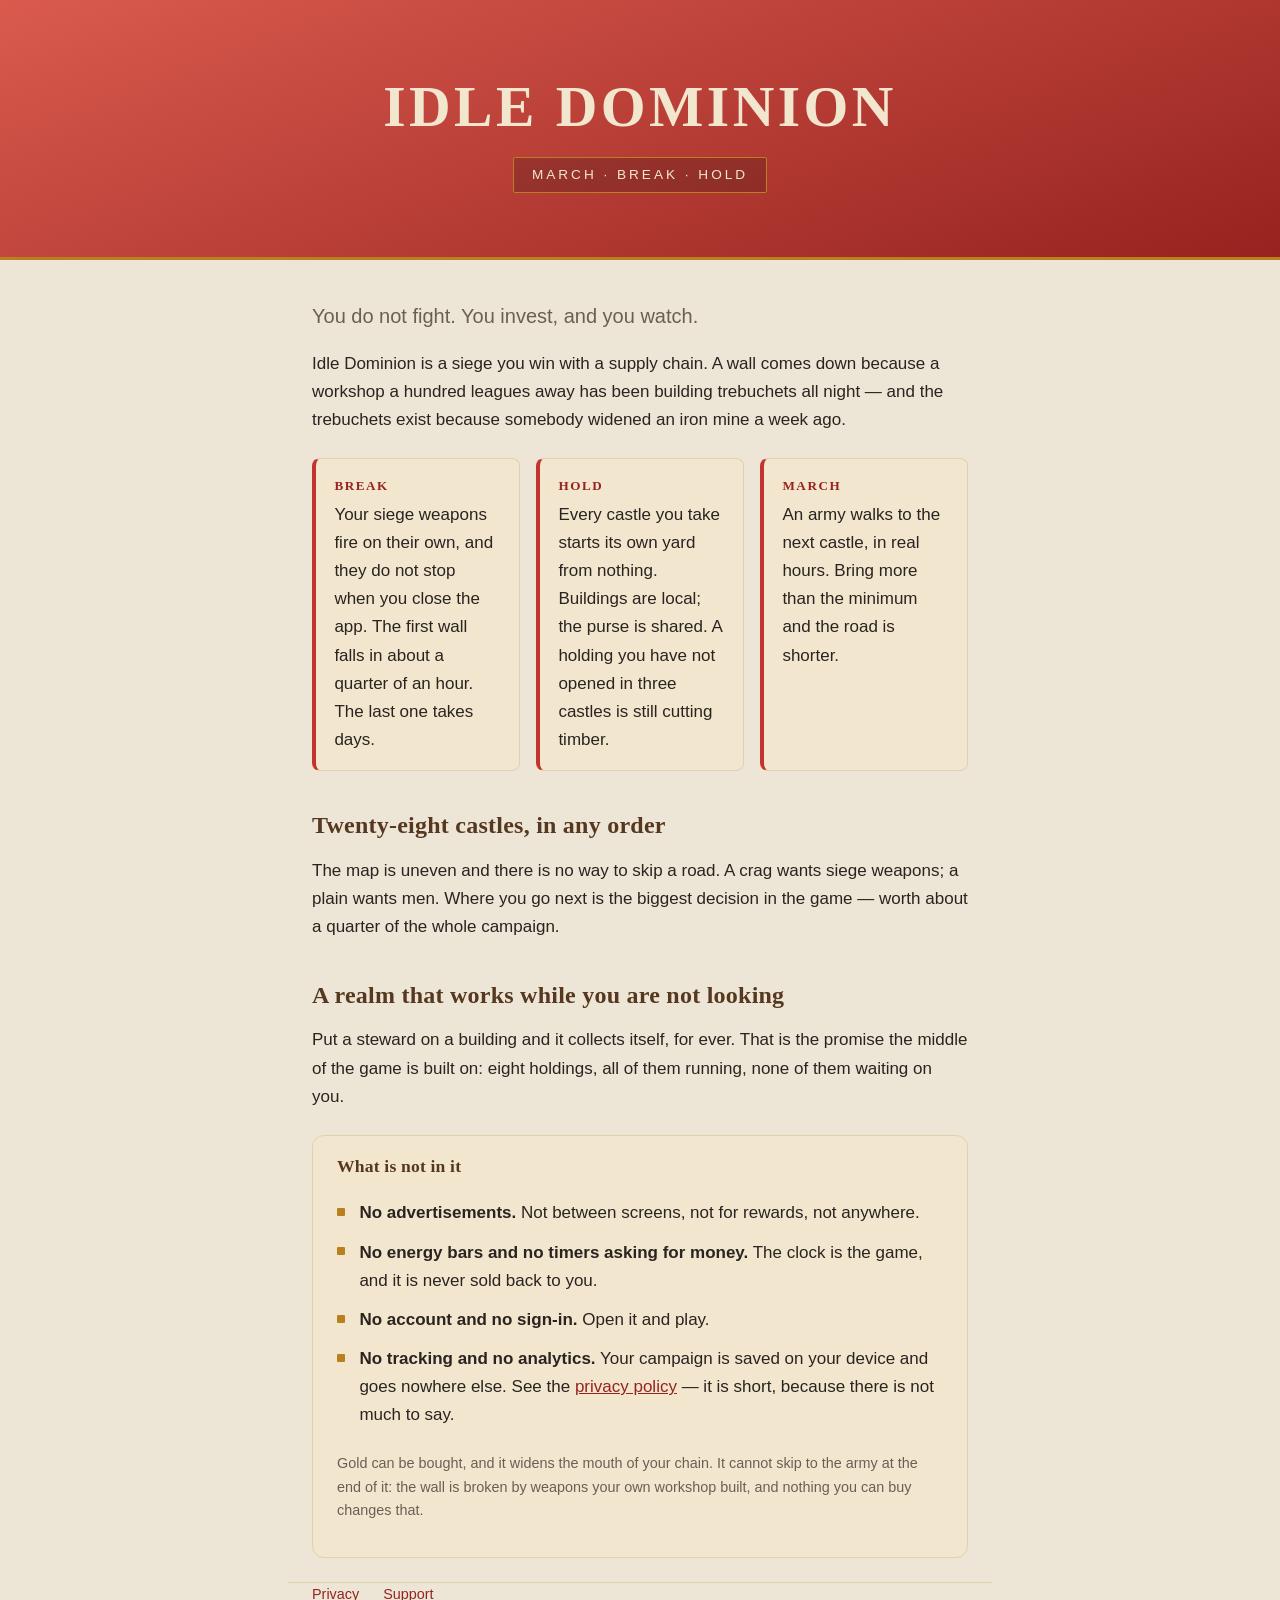
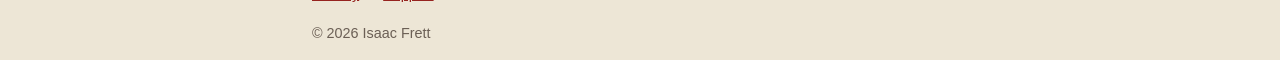
==== index.html @ e4cb5be6 "The site for idledominion.app Three static pages, a stylesheet, and the CNAME. Served by GitHub Page" ====
<!doctype html>
<html lang="en">
<head>
<meta charset="utf-8">
<meta name="viewport" content="width=device-width, initial-scale=1">
<title>Idle Dominion — a siege that runs itself</title>
<meta name="description" content="An idle siege you win with a supply chain. Twenty-eight castles, taken in any order, and the wall keeps coming down while the app is closed. No ads, no tracking.">
<link rel="stylesheet" href="style.css">
<meta property="og:title" content="Idle Dominion">
<meta property="og:description" content="A siege you win with a supply chain. Twenty-eight castles, and the wall keeps coming down while the app is closed.">
<meta property="og:type" content="website">
<meta property="og:url" content="https://idledominion.app">
</head>
<body>

<header class="hero">
    <div class="wrap">
        <h1>Idle Dominion</h1>
        <p class="tagline">March · Break · Hold</p>
    </div>
</header>

<main class="wrap">

    <p class="lede">You do not fight. You invest, and you watch.</p>

    <p>Idle Dominion is a siege you win with a supply chain. A wall comes down
    because a workshop a hundred leagues away has been building trebuchets all
    night — and the trebuchets exist because somebody widened an iron mine a week
    ago.</p>

    <ul class="loop">
        <li><strong>Break</strong>Your siege weapons fire on their own, and they
        do not stop when you close the app. The first wall falls in about a
        quarter of an hour. The last one takes days.</li>
        <li><strong>Hold</strong>Every castle you take starts its own yard from
        nothing. Buildings are local; the purse is shared. A holding you have not
        opened in three castles is still cutting timber.</li>
        <li><strong>March</strong>An army walks to the next castle, in real
        hours. Bring more than the minimum and the road is shorter.</li>
    </ul>

    <h2>Twenty-eight castles, in any order</h2>
    <p>The map is uneven and there is no way to skip a road. A crag wants siege
    weapons; a plain wants men. Where you go next is the biggest decision in the
    game — worth about a quarter of the whole campaign.</p>

    <h2>A realm that works while you are not looking</h2>
    <p>Put a steward on a building and it collects itself, for ever. That is the
    promise the middle of the game is built on: eight holdings, all of them
    running, none of them waiting on you.</p>

    <div class="card">
        <h3 style="margin-top:0">What is not in it</h3>
        <ul class="plain">
            <li><strong>No advertisements.</strong> Not between screens, not for
            rewards, not anywhere.</li>
            <li><strong>No energy bars and no timers asking for money.</strong>
            The clock is the game, and it is never sold back to you.</li>
            <li><strong>No account and no sign-in.</strong> Open it and play.</li>
            <li><strong>No tracking and no analytics.</strong> Your campaign is
            saved on your device and goes nowhere else. See the
            <a href="privacy.html">privacy policy</a> — it is short, because
            there is not much to say.</li>
        </ul>
        <p class="meta">Gold can be bought, and it widens the mouth of your
        chain. It cannot skip to the army at the end of it: the wall is broken by
        weapons your own workshop built, and nothing you can buy changes that.</p>
    </div>

</main>

<footer class="wrap">
    <nav>
        <a href="privacy.html">Privacy</a>
        <a href="support.html">Support</a>
    </nav>
    <p>© 2026 Isaac Frett</p>
</footer>

</body>
</html>
---- style.css ----
/* Idle Dominion — the site.
 *
 * The palette is the game's own, taken from Theme/Palette.swift rather than
 * picked to look similar: parchment, ink, crimson, gold, stone. A site that is
 * merely in the same mood as the app it sells is the seam the whole design
 * doc exists to avoid.
 *
 * No fonts are fetched. A web font is a request to a third party on a page
 * whose entire selling point is that the app talks to nobody, and the system
 * serif stack is a closer match to Cinzel than anything worth the round trip.
 */

:root {
    --parchment: #f2e7ce;
    --parchment-shade: #dfd0af;
    --ground: #ede6d6;
    --ink: #2a2320;
    --ink-soft: #6b5f55;
    --crimson: #c4342e;
    --crimson-dark: #96231f;
    --gold: #e8b040;
    --gold-dark: #b8801f;
    --wood-dark: #55381f;
    --stone: #9a9187;
}

* { box-sizing: border-box; }

html { -webkit-text-size-adjust: 100%; }

body {
    margin: 0;
    background: var(--ground);
    color: var(--ink);
    font: 17px/1.65 -apple-system, BlinkMacSystemFont, "Segoe UI", Roboto, sans-serif;
}

h1, h2, h3, .display {
    font-family: "Iowan Old Style", "Palatino Linotype", Palatino, Georgia, serif;
    font-weight: 600;
    letter-spacing: 0.01em;
    line-height: 1.2;
}

a { color: var(--crimson-dark); }
a:hover { color: var(--crimson); }

.wrap {
    max-width: 44rem;
    margin: 0 auto;
    padding: 0 1.5rem;
}

/* The banner: crimson, with the gold rule the app's chrome uses. */
header.hero {
    background: linear-gradient(160deg, #da5a4e, var(--crimson-dark));
    border-bottom: 3px solid var(--gold-dark);
    color: var(--parchment);
    padding: 4.5rem 0 4rem;
    text-align: center;
}

header.hero h1 {
    margin: 0 0 0.4rem;
    font-size: clamp(2.4rem, 8vw, 3.6rem);
    text-transform: uppercase;
    letter-spacing: 0.06em;
}

.tagline {
    display: inline-block;
    margin: 0.6rem 0 0;
    padding: 0.35rem 1.1rem;
    background: rgba(0, 0, 0, 0.18);
    border: 1px solid var(--gold-dark);
    border-radius: 2px;
    font-size: 0.85rem;
    letter-spacing: 0.22em;
    text-transform: uppercase;
}

.lede {
    margin: 2.5rem 0 0;
    font-size: 1.25rem;
    color: var(--ink-soft);
}

main { padding: 3rem 0 4rem; }

section { margin: 0 0 3rem; }

h2 {
    font-size: 1.5rem;
    margin: 2.5rem 0 0.75rem;
    color: var(--wood-dark);
}

h3 {
    font-size: 1.1rem;
    margin: 1.75rem 0 0.4rem;
    color: var(--wood-dark);
}

.card {
    background: var(--parchment);
    border: 1px solid var(--parchment-shade);
    border-radius: 12px;
    padding: 1.25rem 1.5rem;
    margin: 1.5rem 0;
}

.loop {
    display: grid;
    gap: 1rem;
    grid-template-columns: repeat(auto-fit, minmax(13rem, 1fr));
    margin: 1.5rem 0;
    padding: 0;
    list-style: none;
}

.loop li {
    background: var(--parchment);
    border: 1px solid var(--parchment-shade);
    border-left: 4px solid var(--crimson);
    border-radius: 8px;
    padding: 1rem 1.15rem;
}

.loop strong {
    display: block;
    font-family: "Iowan Old Style", Palatino, Georgia, serif;
    text-transform: uppercase;
    letter-spacing: 0.12em;
    font-size: 0.82rem;
    color: var(--crimson-dark);
    margin-bottom: 0.3rem;
}

.plain { list-style: none; padding: 0; }
.plain li {
    padding: 0.35rem 0 0.35rem 1.4rem;
    position: relative;
}
.plain li::before {
    content: "";
    position: absolute;
    left: 0; top: 0.85em;
    width: 8px; height: 8px;
    background: var(--gold-dark);
    border-radius: 1px;
}

footer {
    border-top: 1px solid var(--parchment-shade);
    padding: 2rem 0 3rem;
    color: var(--ink-soft);
    font-size: 0.9rem;
}

footer nav a { margin-right: 1.25rem; }

.back {
    display: inline-block;
    margin-bottom: 1.5rem;
    font-size: 0.9rem;
}

.meta { color: var(--ink-soft); font-size: 0.9rem; }

@media (prefers-color-scheme: dark) {
    :root {
        --ground: #221d19;
        --parchment: #2e2823;
        --parchment-shade: #453b33;
        --ink: #efe6d6;
        --ink-soft: #b4a696;
        --crimson-dark: #e07a72;
    }
    header.hero { border-bottom-color: var(--gold-dark); }
}
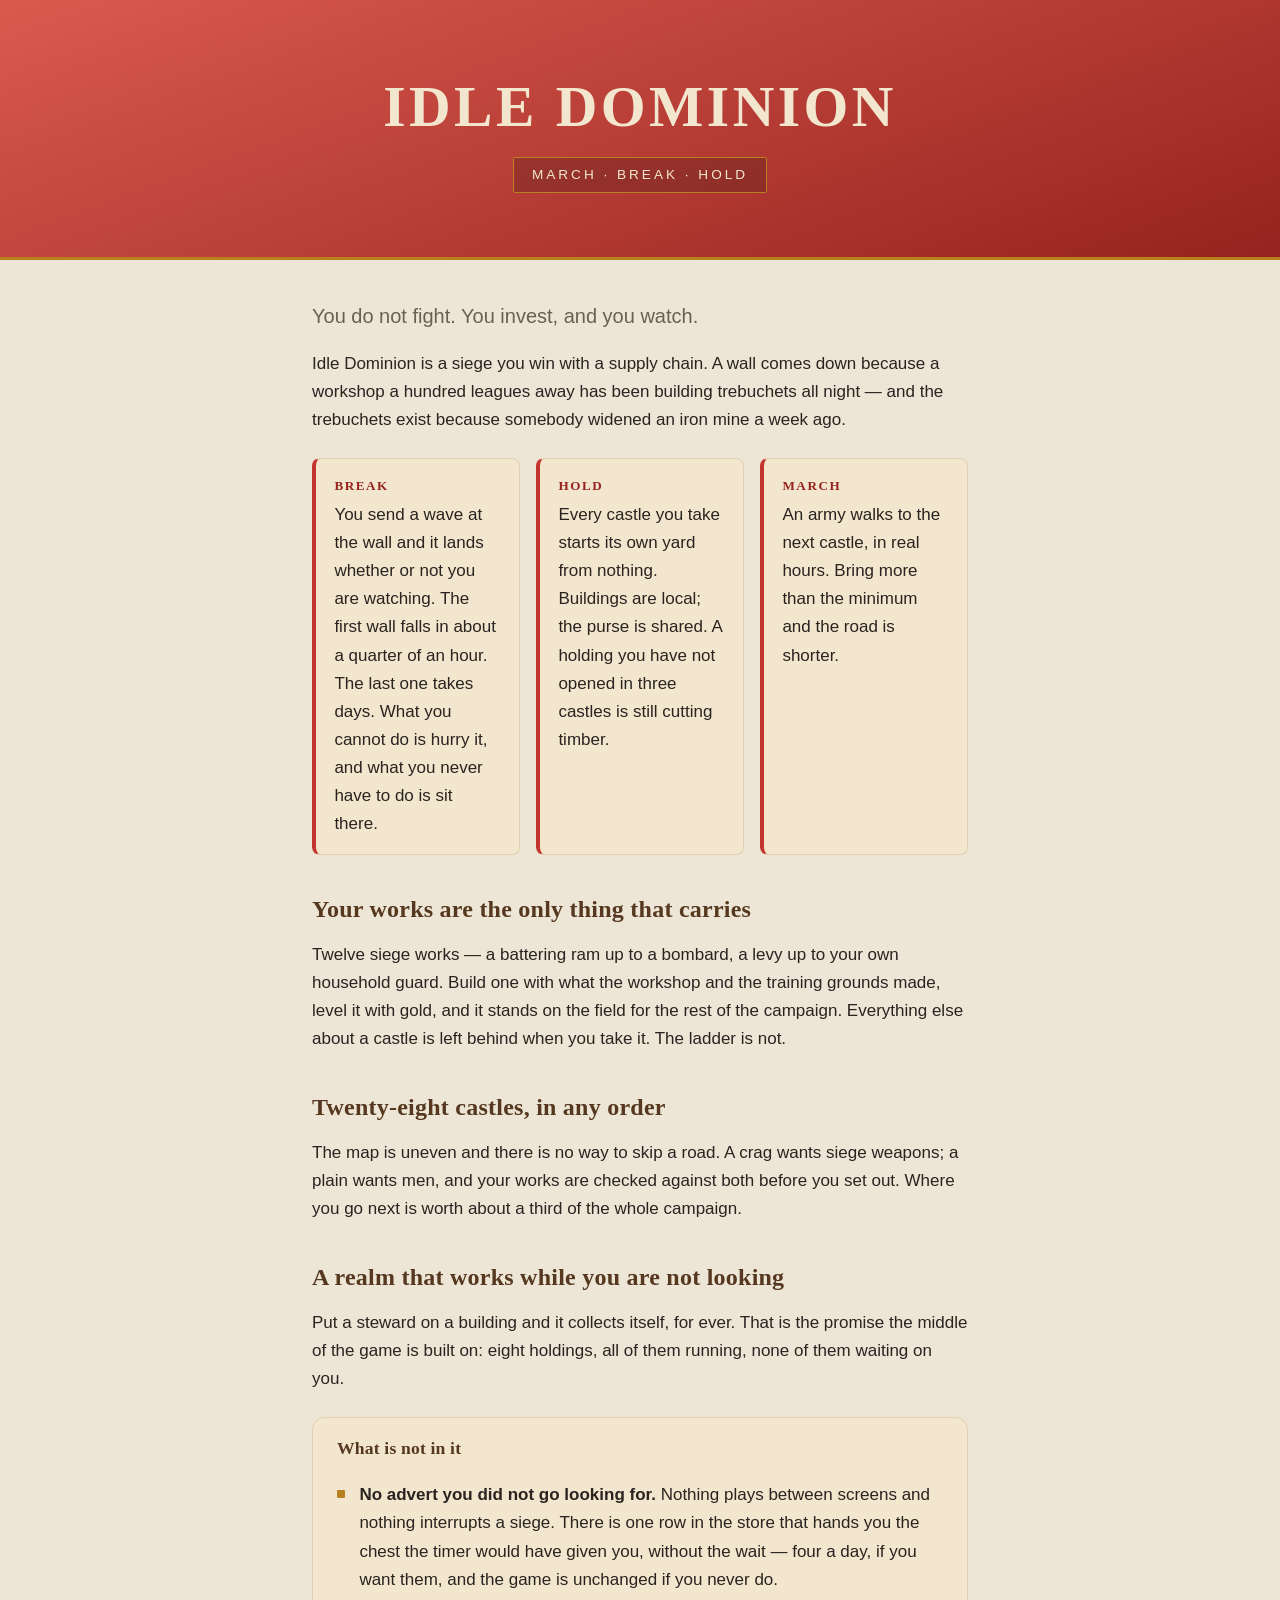
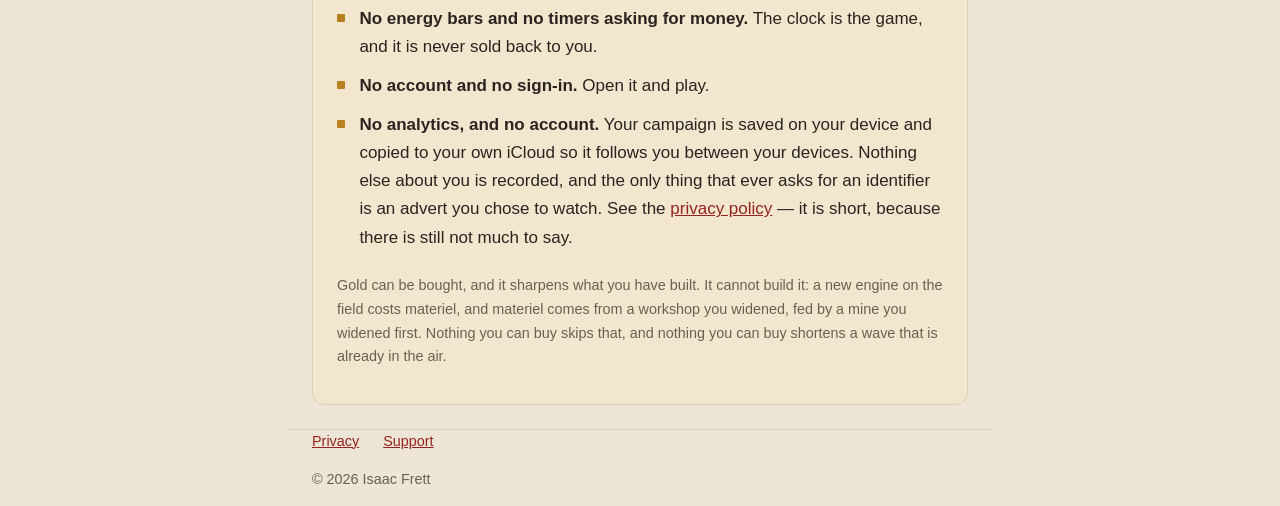
==== commit 798c4192: "The pages describe a game with an advert in it Idle Dominion ships one optional rewarded advert, so " ====
--- a/index.html
+++ b/index.html
@@ -4,7 +4,7 @@
 <meta charset="utf-8">
 <meta name="viewport" content="width=device-width, initial-scale=1">
 <title>Idle Dominion — a siege that runs itself</title>
-<meta name="description" content="An idle siege you win with a supply chain. Twenty-eight castles, taken in any order, and the wall keeps coming down while the app is closed. No ads, no tracking.">
+<meta name="description" content="An idle siege you win with a supply chain. Twenty-eight castles, taken in any order, and the wall keeps coming down while the app is closed. No account, no analytics, and no advert you did not go looking for.">
 <link rel="stylesheet" href="style.css">
 <meta property="og:title" content="Idle Dominion">
 <meta property="og:description" content="A siege you win with a supply chain. Twenty-eight castles, and the wall keeps coming down while the app is closed.">
@@ -30,9 +30,10 @@
     ago.</p>
 
     <ul class="loop">
-        <li><strong>Break</strong>Your siege weapons fire on their own, and they
-        do not stop when you close the app. The first wall falls in about a
-        quarter of an hour. The last one takes days.</li>
+        <li><strong>Break</strong>You send a wave at the wall and it lands
+        whether or not you are watching. The first wall falls in about a quarter
+        of an hour. The last one takes days. What you cannot do is hurry it, and
+        what you never have to do is sit there.</li>
         <li><strong>Hold</strong>Every castle you take starts its own yard from
         nothing. Buildings are local; the purse is shared. A holding you have not
         opened in three castles is still cutting timber.</li>
@@ -40,10 +41,18 @@
         hours. Bring more than the minimum and the road is shorter.</li>
     </ul>
 
+    <h2>Your works are the only thing that carries</h2>
+    <p>Twelve siege works — a battering ram up to a bombard, a levy up to your
+    own household guard. Build one with what the workshop and the training
+    grounds made, level it with gold, and it stands on the field for the rest of
+    the campaign. Everything else about a castle is left behind when you take it.
+    The ladder is not.</p>
+
     <h2>Twenty-eight castles, in any order</h2>
     <p>The map is uneven and there is no way to skip a road. A crag wants siege
-    weapons; a plain wants men. Where you go next is the biggest decision in the
-    game — worth about a quarter of the whole campaign.</p>
+    weapons; a plain wants men, and your works are checked against both before
+    you set out. Where you go next is worth about a third of the whole
+    campaign.</p>
 
     <h2>A realm that works while you are not looking</h2>
     <p>Put a steward on a building and it collects itself, for ever. That is the
@@ -53,19 +62,26 @@
     <div class="card">
         <h3 style="margin-top:0">What is not in it</h3>
         <ul class="plain">
-            <li><strong>No advertisements.</strong> Not between screens, not for
-            rewards, not anywhere.</li>
+            <li><strong>No advert you did not go looking for.</strong> Nothing
+            plays between screens and nothing interrupts a siege. There is one
+            row in the store that hands you the chest the timer would have given
+            you, without the wait — four a day, if you want them, and the game is
+            unchanged if you never do.</li>
             <li><strong>No energy bars and no timers asking for money.</strong>
             The clock is the game, and it is never sold back to you.</li>
             <li><strong>No account and no sign-in.</strong> Open it and play.</li>
-            <li><strong>No tracking and no analytics.</strong> Your campaign is
-            saved on your device and goes nowhere else. See the
-            <a href="privacy.html">privacy policy</a> — it is short, because
-            there is not much to say.</li>
+            <li><strong>No analytics, and no account.</strong> Your campaign
+            is saved on your device and copied to your own iCloud so it follows
+            you between your devices. Nothing else about you is recorded, and
+            the only thing that ever asks for an identifier is an advert you
+            chose to watch. See the <a href="privacy.html">privacy policy</a> —
+            it is short, because there is still not much to say.</li>
         </ul>
-        <p class="meta">Gold can be bought, and it widens the mouth of your
-        chain. It cannot skip to the army at the end of it: the wall is broken by
-        weapons your own workshop built, and nothing you can buy changes that.</p>
+        <p class="meta">Gold can be bought, and it sharpens what you have
+        built. It cannot build it: a new engine on the field costs materiel, and
+        materiel comes from a workshop you widened, fed by a mine you widened
+        first. Nothing you can buy skips that, and nothing you can buy shortens a
+        wave that is already in the air.</p>
     </div>
 
 </main>
